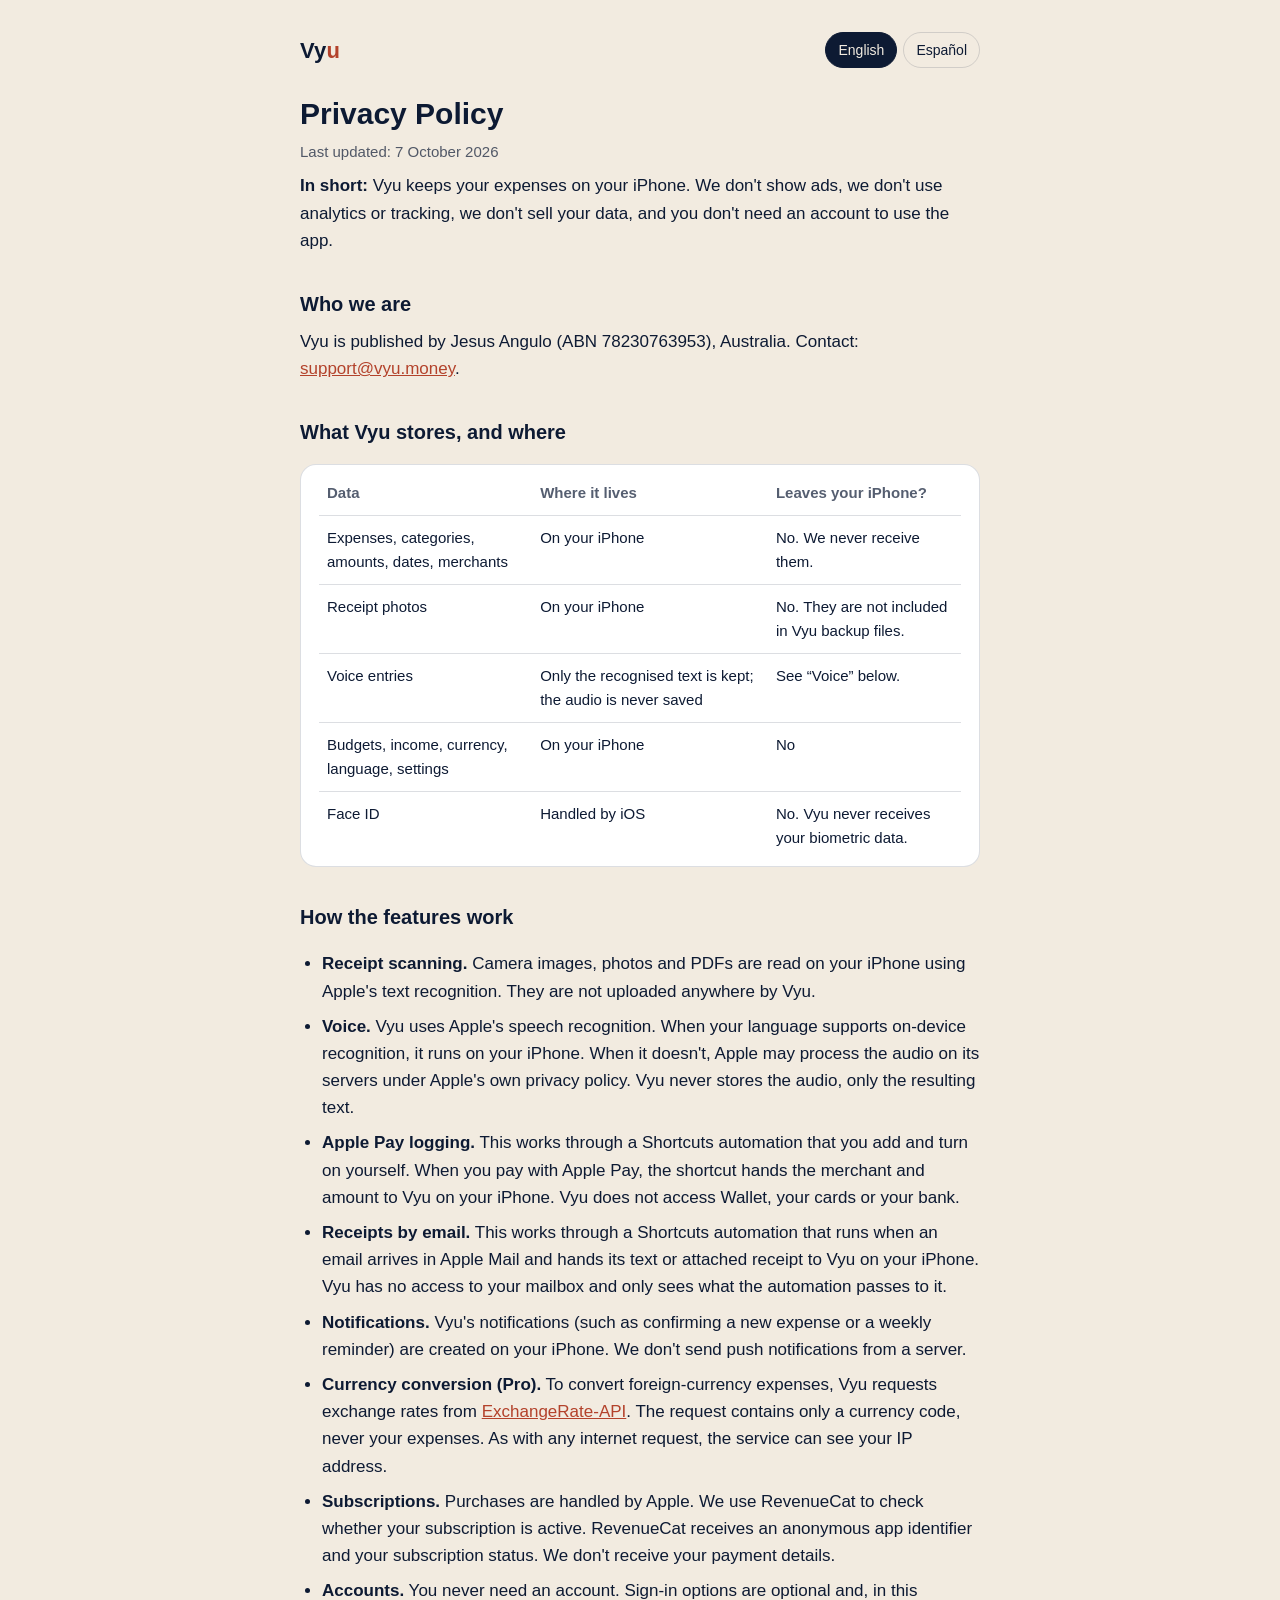
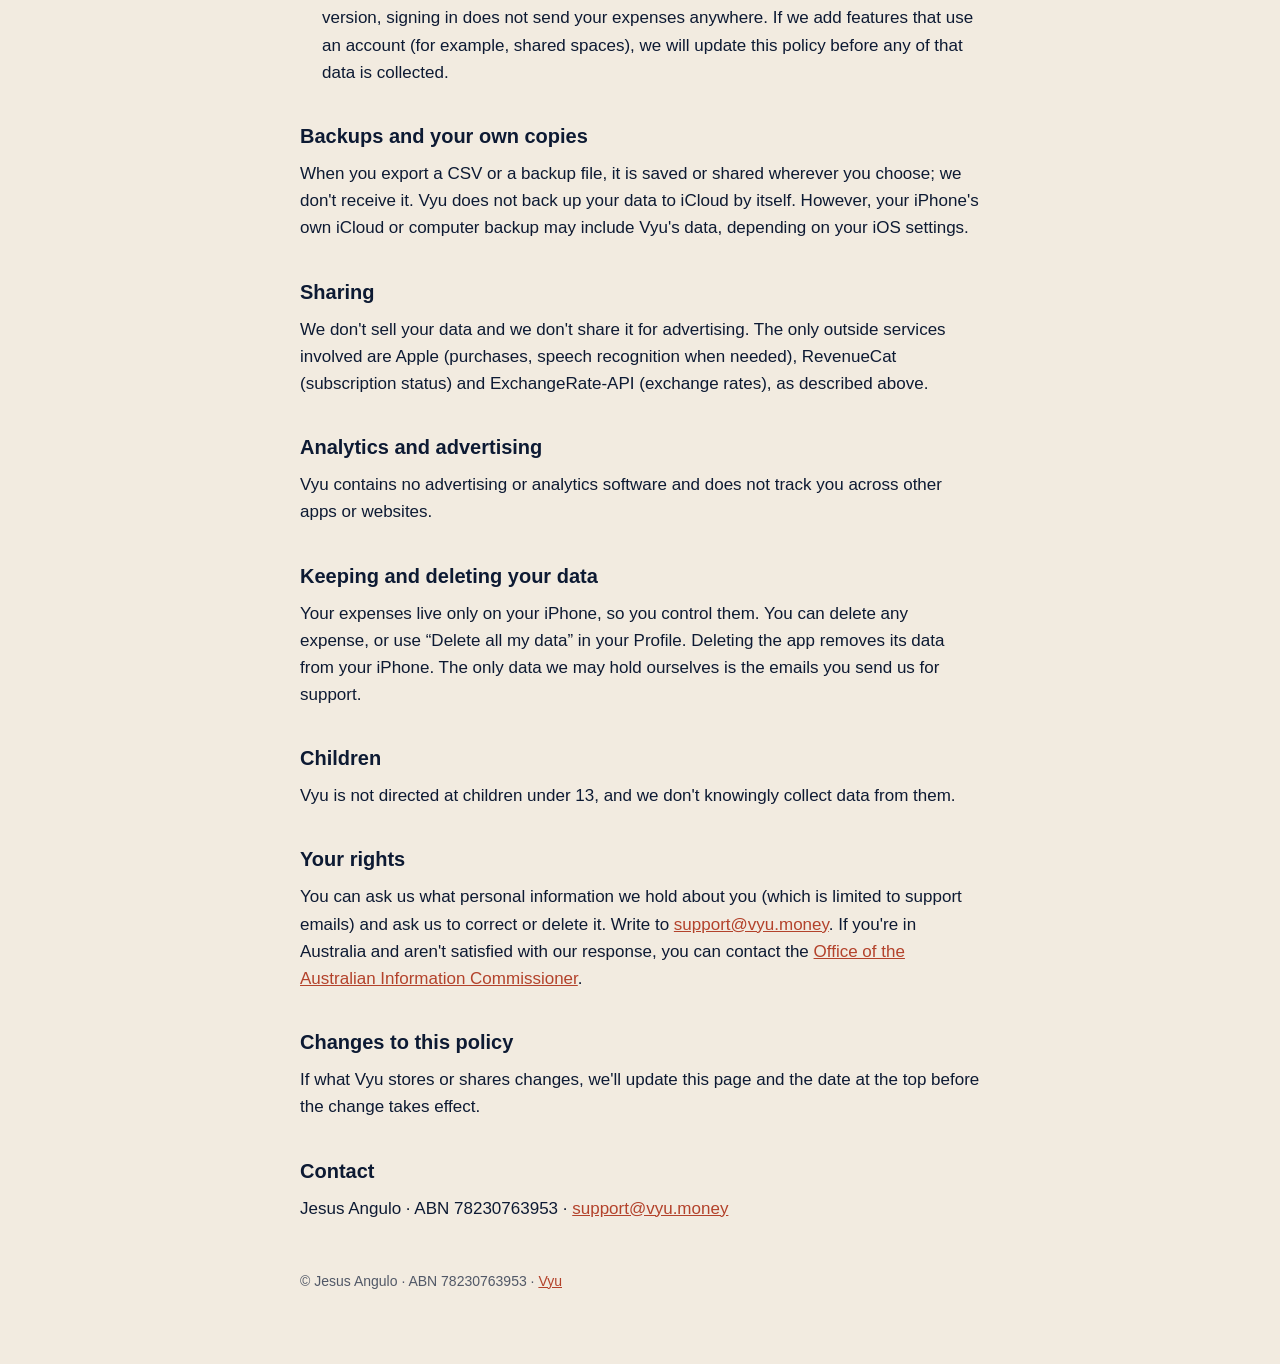
==== privacy.html @ 030c7266 "Add files via upload" ====
<!doctype html>
<html lang="en">
<head>
<meta charset="utf-8">
<meta name="viewport" content="width=device-width, initial-scale=1">
<title>Vyu — Privacy Policy / Política de Privacidad</title>
<meta name="description" content="Vyu privacy policy. Your expenses stay on your iPhone.">
<link rel="stylesheet" href="style.css">
</head>
<body>
<div class="wrap">
<header class="top">
  <a class="brand" href="index.html">Vy<span>u</span></a>
  <div class="lang" role="group" aria-label="Language / Idioma">
    <button type="button" data-set="en" aria-pressed="true">English</button>
    <button type="button" data-set="es" aria-pressed="false">Español</button>
  </div>
</header>

<main>
<!-- ============================ ENGLISH ============================ -->
<article data-l="en">
<h1>Privacy Policy</h1>
<p class="meta">Last updated: 7 October 2026</p>

<p><strong>In short:</strong> Vyu keeps your expenses on your iPhone. We don't show ads, we don't use analytics or tracking, we don't sell your data, and you don't need an account to use the app.</p>

<h2>Who we are</h2>
<p>Vyu is published by Jesus Angulo (ABN 78230763953), Australia. Contact: <a href="mailto:support@vyu.money">support@vyu.money</a>.</p>

<h2>What Vyu stores, and where</h2>
<div class="card">
<table>
<tr><th>Data</th><th>Where it lives</th><th>Leaves your iPhone?</th></tr>
<tr><td>Expenses, categories, amounts, dates, merchants</td><td>On your iPhone</td><td>No. We never receive them.</td></tr>
<tr><td>Receipt photos</td><td>On your iPhone</td><td>No. They are not included in Vyu backup files.</td></tr>
<tr><td>Voice entries</td><td>Only the recognised text is kept; the audio is never saved</td><td>See “Voice” below.</td></tr>
<tr><td>Budgets, income, currency, language, settings</td><td>On your iPhone</td><td>No</td></tr>
<tr><td>Face ID</td><td>Handled by iOS</td><td>No. Vyu never receives your biometric data.</td></tr>
</table>
</div>

<h2>How the features work</h2>
<ul>
<li><strong>Receipt scanning.</strong> Camera images, photos and PDFs are read on your iPhone using Apple's text recognition. They are not uploaded anywhere by Vyu.</li>
<li><strong>Voice.</strong> Vyu uses Apple's speech recognition. When your language supports on-device recognition, it runs on your iPhone. When it doesn't, Apple may process the audio on its servers under Apple's own privacy policy. Vyu never stores the audio, only the resulting text.</li>
<li><strong>Apple Pay logging.</strong> This works through a Shortcuts automation that you add and turn on yourself. When you pay with Apple Pay, the shortcut hands the merchant and amount to Vyu on your iPhone. Vyu does not access Wallet, your cards or your bank.</li>
<li><strong>Receipts by email.</strong> This works through a Shortcuts automation that runs when an email arrives in Apple Mail and hands its text or attached receipt to Vyu on your iPhone. Vyu has no access to your mailbox and only sees what the automation passes to it.</li>
<li><strong>Notifications.</strong> Vyu's notifications (such as confirming a new expense or a weekly reminder) are created on your iPhone. We don't send push notifications from a server.</li>
<li><strong>Currency conversion (Pro).</strong> To convert foreign-currency expenses, Vyu requests exchange rates from <a href="https://www.exchangerate-api.com">ExchangeRate-API</a>. The request contains only a currency code, never your expenses. As with any internet request, the service can see your IP address.</li>
<li><strong>Subscriptions.</strong> Purchases are handled by Apple. We use RevenueCat to check whether your subscription is active. RevenueCat receives an anonymous app identifier and your subscription status. We don't receive your payment details.</li>
<li><strong>Accounts.</strong> You never need an account. Sign-in options are optional and, in this version, signing in does not send your expenses anywhere. If we add features that use an account (for example, shared spaces), we will update this policy before any of that data is collected.</li>
</ul>

<h2>Backups and your own copies</h2>
<p>When you export a CSV or a backup file, it is saved or shared wherever you choose; we don't receive it. Vyu does not back up your data to iCloud by itself. However, your iPhone's own iCloud or computer backup may include Vyu's data, depending on your iOS settings.</p>

<h2>Sharing</h2>
<p>We don't sell your data and we don't share it for advertising. The only outside services involved are Apple (purchases, speech recognition when needed), RevenueCat (subscription status) and ExchangeRate-API (exchange rates), as described above.</p>

<h2>Analytics and advertising</h2>
<p>Vyu contains no advertising or analytics software and does not track you across other apps or websites.</p>

<h2>Keeping and deleting your data</h2>
<p>Your expenses live only on your iPhone, so you control them. You can delete any expense, or use “Delete all my data” in your Profile. Deleting the app removes its data from your iPhone. The only data we may hold ourselves is the emails you send us for support.</p>

<h2>Children</h2>
<p>Vyu is not directed at children under 13, and we don't knowingly collect data from them.</p>

<h2>Your rights</h2>
<p>You can ask us what personal information we hold about you (which is limited to support emails) and ask us to correct or delete it. Write to <a href="mailto:support@vyu.money">support@vyu.money</a>. If you're in Australia and aren't satisfied with our response, you can contact the <a href="https://www.oaic.gov.au">Office of the Australian Information Commissioner</a>.</p>

<h2>Changes to this policy</h2>
<p>If what Vyu stores or shares changes, we'll update this page and the date at the top before the change takes effect.</p>

<h2>Contact</h2>
<p>Jesus Angulo · ABN 78230763953 · <a href="mailto:support@vyu.money">support@vyu.money</a></p>
</article>

<!-- ============================ ESPAÑOL ============================ -->
<article data-l="es" hidden>
<h1>Política de Privacidad</h1>
<p class="meta">Última actualización: 7 de octubre de 2026</p>

<p><strong>En resumen:</strong> Vyu guarda tus gastos en tu iPhone. No mostramos publicidad, no usamos analítica ni rastreo, no vendemos tus datos y no necesitas una cuenta para usar la app.</p>

<h2>Quiénes somos</h2>
<p>Vyu es publicada por Jesus Angulo (ABN 78230763953), Australia. Contacto: <a href="mailto:support@vyu.money">support@vyu.money</a>.</p>

<h2>Qué guarda Vyu y dónde</h2>
<div class="card">
<table>
<tr><th>Dato</th><th>Dónde vive</th><th>¿Sale de tu iPhone?</th></tr>
<tr><td>Gastos, categorías, montos, fechas y comercios</td><td>En tu iPhone</td><td>No. Nunca los recibimos.</td></tr>
<tr><td>Fotos de recibos</td><td>En tu iPhone</td><td>No. No se incluyen en los archivos de respaldo de Vyu.</td></tr>
<tr><td>Gastos por voz</td><td>Solo se guarda el texto reconocido; el audio nunca se guarda</td><td>Ver “Voz” más abajo.</td></tr>
<tr><td>Presupuestos, ingresos, moneda, idioma y ajustes</td><td>En tu iPhone</td><td>No</td></tr>
<tr><td>Face ID</td><td>Lo maneja iOS</td><td>No. Vyu nunca recibe tus datos biométricos.</td></tr>
</table>
</div>

<h2>Cómo funcionan las funciones</h2>
<ul>
<li><strong>Escaneo de recibos.</strong> Las imágenes de la cámara, las fotos y los PDF se leen en tu iPhone con el reconocimiento de texto de Apple. Vyu no los sube a ningún lado.</li>
<li><strong>Voz.</strong> Vyu usa el reconocimiento de voz de Apple. Cuando tu idioma permite reconocer en el dispositivo, se hace en tu iPhone. Cuando no, Apple puede procesar el audio en sus servidores según su propia política de privacidad. Vyu nunca guarda el audio, solo el texto resultante.</li>
<li><strong>Pagos con el iPhone (Apple Pay).</strong> Funciona con una automatización de Atajos que tú agregas y activas. Cuando pagas con Apple Pay, el atajo entrega el comercio y el monto a Vyu dentro de tu iPhone. Vyu no accede a Wallet, a tus tarjetas ni a tu banco.</li>
<li><strong>Recibos por correo.</strong> Funciona con una automatización de Atajos que se ejecuta cuando llega un correo a Apple Mail y entrega su texto o el recibo adjunto a Vyu dentro de tu iPhone. Vyu no tiene acceso a tu buzón; solo ve lo que la automatización le pasa.</li>
<li><strong>Notificaciones.</strong> Las notificaciones de Vyu (como confirmar un gasto nuevo o el recordatorio semanal) se crean en tu iPhone. No enviamos notificaciones desde un servidor.</li>
<li><strong>Conversión de moneda (Pro).</strong> Para convertir gastos en otra moneda, Vyu pide tasas de cambio a <a href="https://www.exchangerate-api.com">ExchangeRate-API</a>. La solicitud solo contiene un código de moneda, nunca tus gastos. Como en cualquier solicitud de internet, el servicio puede ver tu dirección IP.</li>
<li><strong>Suscripciones.</strong> Las compras las maneja Apple. Usamos RevenueCat para comprobar si tu suscripción está activa. RevenueCat recibe un identificador anónimo de la app y el estado de tu suscripción. No recibimos tus datos de pago.</li>
<li><strong>Cuentas.</strong> Nunca necesitas una cuenta. Las opciones de inicio de sesión son opcionales y, en esta versión, iniciar sesión no envía tus gastos a ningún lado. Si agregamos funciones que usen una cuenta (por ejemplo, espacios compartidos), actualizaremos esta política antes de recopilar cualquier dato.</li>
</ul>

<h2>Respaldos y tus propias copias</h2>
<p>Cuando exportas un CSV o un respaldo, se guarda o comparte donde tú elijas; nosotros no lo recibimos. Vyu no respalda tus datos en iCloud por sí misma. Sin embargo, el respaldo de iCloud o del computador de tu iPhone puede incluir los datos de Vyu, según tus ajustes de iOS.</p>

<h2>Con quién compartimos</h2>
<p>No vendemos tus datos ni los compartimos con fines publicitarios. Los únicos servicios externos son Apple (compras y reconocimiento de voz cuando hace falta), RevenueCat (estado de la suscripción) y ExchangeRate-API (tasas de cambio), como se describe arriba.</p>

<h2>Analítica y publicidad</h2>
<p>Vyu no contiene software de publicidad ni de analítica y no te rastrea en otras apps o sitios web.</p>

<h2>Conservación y borrado</h2>
<p>Tus gastos viven solo en tu iPhone, así que tú los controlas. Puedes borrar cualquier gasto o usar “Borrar todos mis datos” en tu Perfil. Al desinstalar la app, sus datos se eliminan de tu iPhone. Lo único que podemos conservar nosotros son los correos que nos envíes para pedir soporte.</p>

<h2>Menores</h2>
<p>Vyu no está dirigida a menores de 13 años y no recopilamos datos de ellos a sabiendas.</p>

<h2>Tus derechos</h2>
<p>Puedes preguntarnos qué información personal tenemos sobre ti (limitada a los correos de soporte) y pedir que la corrijamos o borremos. Escribe a <a href="mailto:support@vyu.money">support@vyu.money</a>. Si estás en Australia y no quedas conforme con nuestra respuesta, puedes acudir a la <a href="https://www.oaic.gov.au">Office of the Australian Information Commissioner</a>.</p>

<h2>Cambios a esta política</h2>
<p>Si cambia lo que Vyu guarda o comparte, actualizaremos esta página y la fecha de arriba antes de que el cambio entre en vigor.</p>

<h2>Contacto</h2>
<p>Jesus Angulo · ABN 78230763953 · <a href="mailto:support@vyu.money">support@vyu.money</a></p>
</article>
</main>

<footer>© Jesus Angulo · ABN 78230763953 · <a href="index.html">Vyu</a></footer>
</div>
<script src="lang.js"></script>
</body>
</html>
---- style.css ----
:root{--bg:#F2EBE0;--surface:#FFFFFF;--text:#0D1A33;--muted:rgba(13,26,51,.7);--accent:#B3422B;--line:rgba(13,26,51,.14)}
@media (prefers-color-scheme:dark){:root{--bg:#0D1A33;--surface:#17294A;--text:#F2EBE0;--muted:rgba(255,255,255,.65);--accent:#E8795F;--line:rgba(242,235,224,.18)}}
*{box-sizing:border-box}
body{margin:0;background:var(--bg);color:var(--text);font:17px/1.6 -apple-system,BlinkMacSystemFont,"SF Pro Text","Segoe UI",Roboto,Helvetica,Arial,sans-serif}
.wrap{max-width:720px;margin:0 auto;padding:24px 20px 72px}
header.top{display:flex;align-items:center;justify-content:space-between;gap:12px;padding:8px 0 20px}
.brand{font-weight:700;font-size:22px;letter-spacing:.2px;color:var(--text);text-decoration:none}
.brand span{color:var(--accent)}
.lang{display:flex;gap:6px}
.lang button{font:inherit;font-size:14px;padding:6px 12px;border-radius:999px;border:1px solid var(--line);background:transparent;color:var(--text);cursor:pointer}
.lang button[aria-pressed="true"]{background:var(--text);color:var(--bg);border-color:var(--text)}
h1{font-size:30px;line-height:1.2;margin:8px 0 4px}
h2{font-size:20px;margin:34px 0 8px}
p,li{margin:8px 0}
ul{padding-left:22px}
a{color:var(--accent)}
.meta{color:var(--muted);font-size:15px}
.card{background:var(--surface);border:1px solid var(--line);border-radius:16px;padding:6px 18px;margin:16px 0}
table{width:100%;border-collapse:collapse;font-size:15px}
th,td{text-align:left;vertical-align:top;padding:10px 8px;border-bottom:1px solid var(--line)}
th{color:var(--muted);font-weight:600}
tr:last-child td{border-bottom:0}
nav.links{display:grid;gap:12px;margin:24px 0}
nav.links a{display:block;background:var(--surface);border:1px solid var(--line);border-radius:16px;padding:16px 18px;text-decoration:none;color:var(--text);font-weight:600}
nav.links a small{display:block;font-weight:400;color:var(--muted)}
footer{margin-top:48px;color:var(--muted);font-size:14px}
[hidden]{display:none!important}
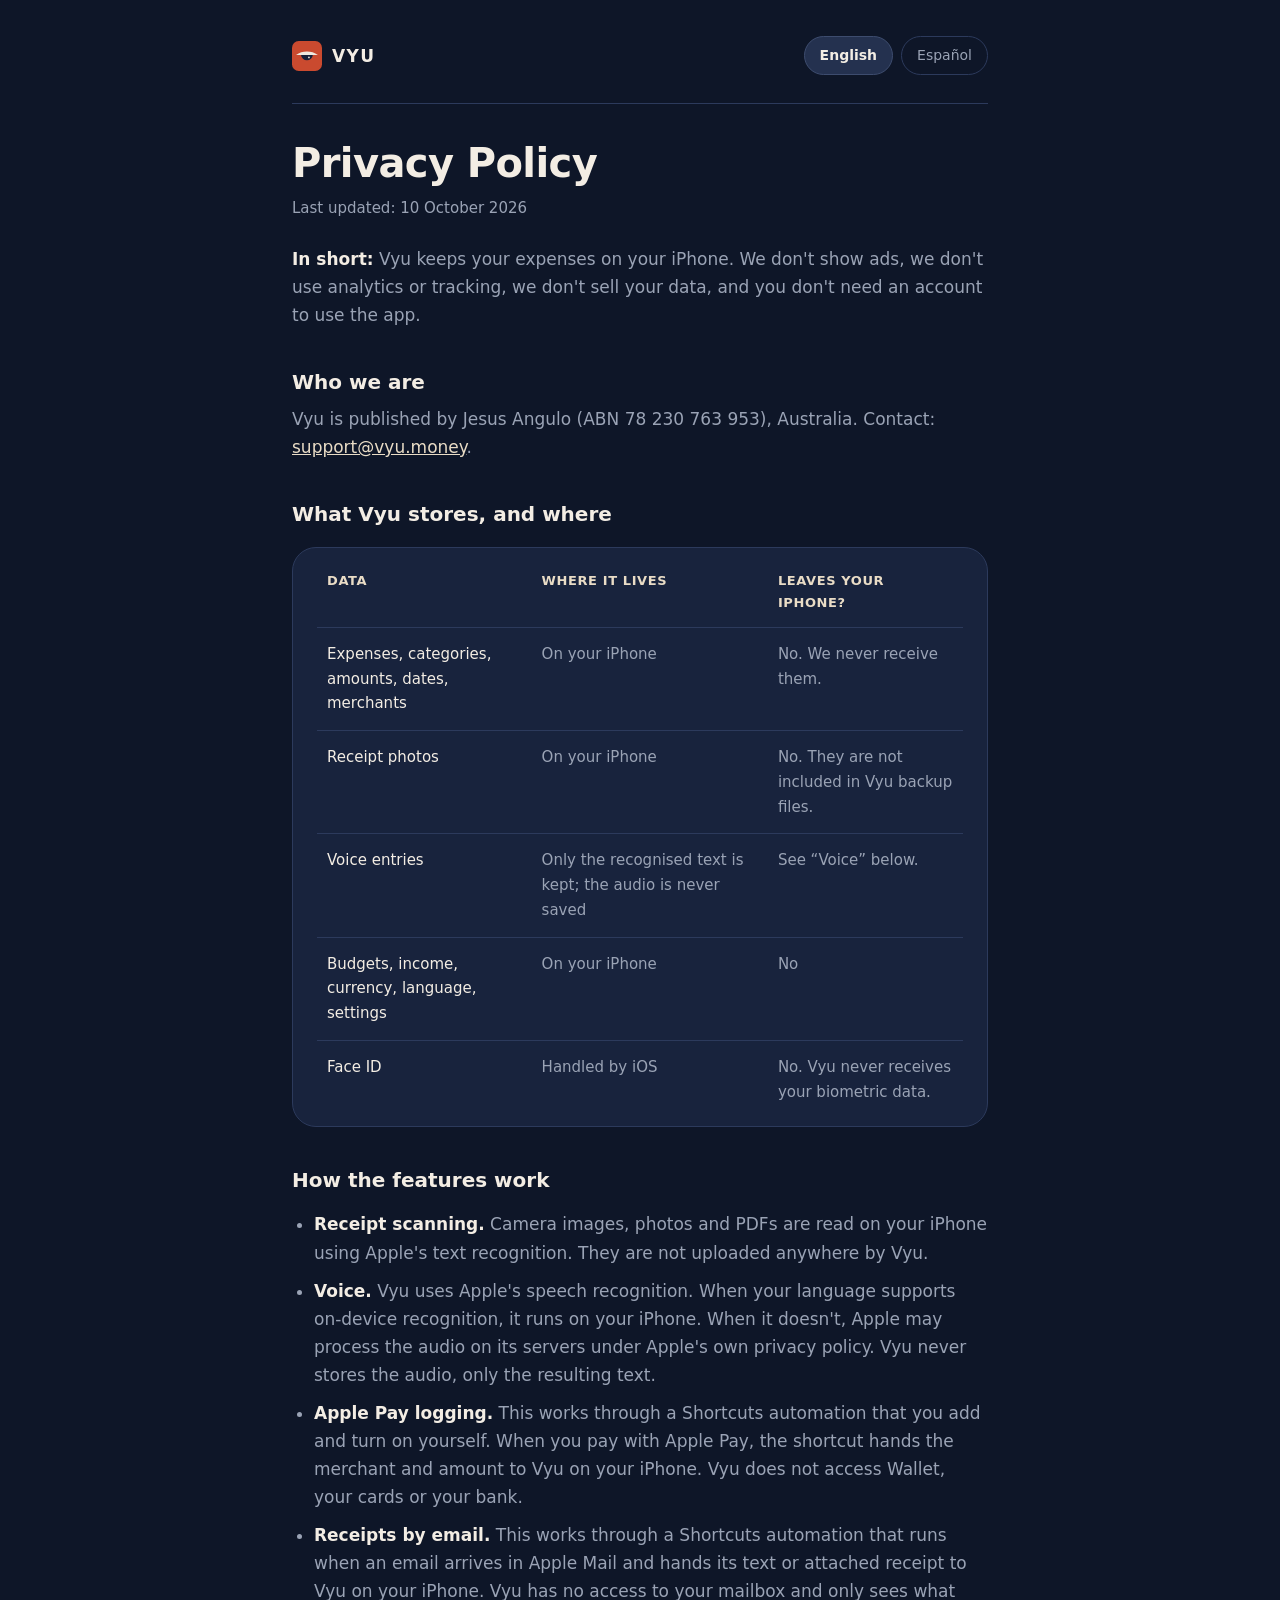
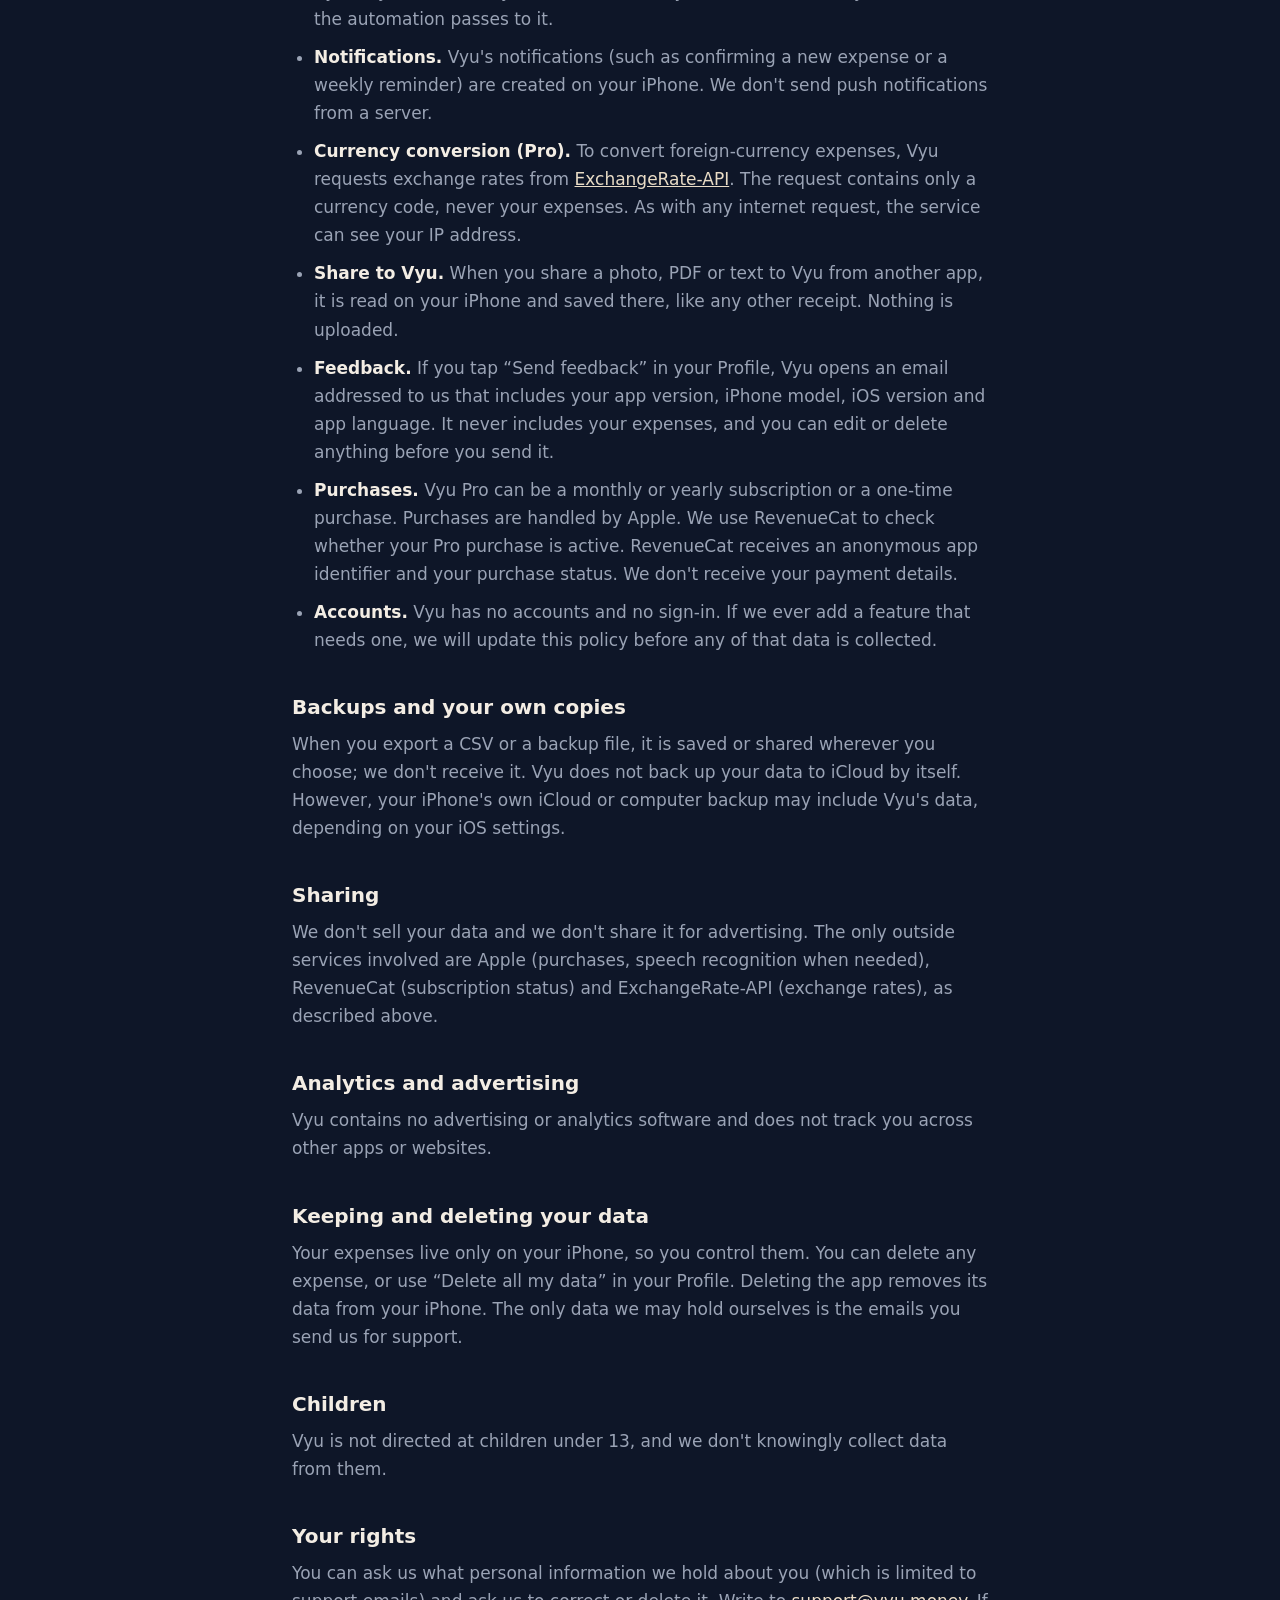
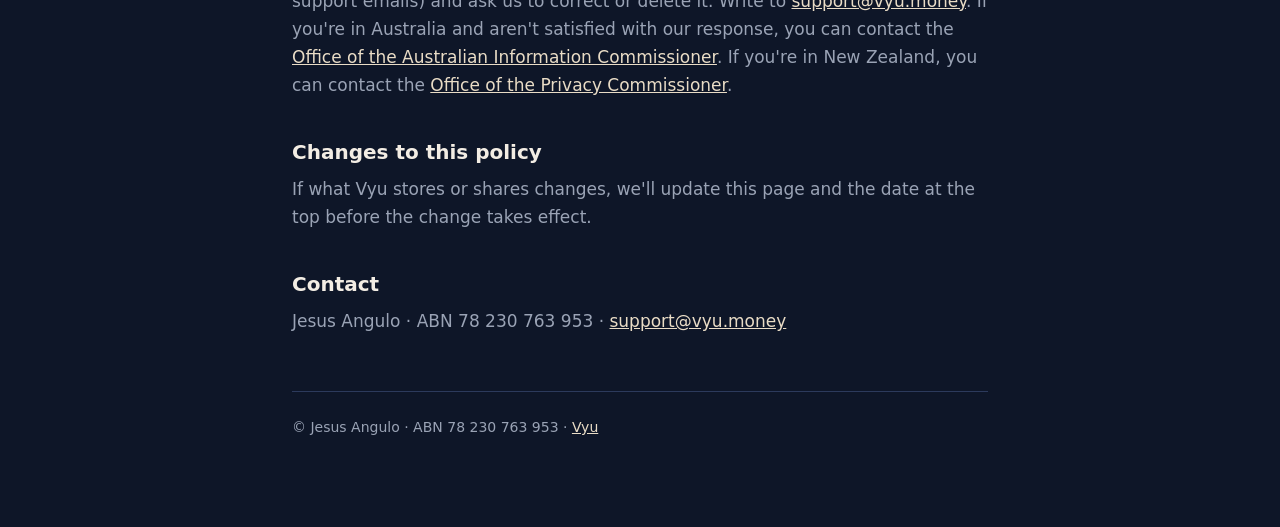
==== commit 0f4c9754: "Add files via upload" ====
--- a/privacy.html
+++ b/privacy.html
@@ -5,12 +5,58 @@
 <meta name="viewport" content="width=device-width, initial-scale=1">
 <title>Vyu — Privacy Policy / Política de Privacidad</title>
 <meta name="description" content="Vyu privacy policy. Your expenses stay on your iPhone.">
-<link rel="stylesheet" href="style.css">
+<link rel="icon" href="/favicon.ico" sizes="any">
+<link rel="icon" href="/icon.svg" type="image/svg+xml">
+<link rel="apple-touch-icon" href="/apple-touch-icon.png">
+<meta name="theme-color" content="#0e1628">
+<style>
+*, *::before, *::after { box-sizing: border-box; }
+html { -webkit-text-size-adjust: 100%; }
+body { margin: 0; background: #0e1628; color: #f3ede4; overflow-x: hidden;
+  font: 17px/1.65 -apple-system, "SF Pro Text", system-ui, "Helvetica Neue", Arial, sans-serif; }
+a { color: #e9dcc6; }
+a:hover { color: #ffffff; }
+:focus-visible { outline: 2px solid #d06a4c; outline-offset: 3px; border-radius: 4px; }
+.wrap { max-width: 760px; margin: 0 auto; padding: 28px 32px 88px; }
+header.top { display: flex; align-items: center; justify-content: space-between; gap: 16px;
+  padding: 8px 0 28px; border-bottom: 1px solid #2c3a5c; margin-bottom: 36px; flex-wrap: wrap; }
+.brand { display: flex; align-items: center; gap: 10px; text-decoration: none; }
+.brand span { font-size: 17px; font-weight: 700; letter-spacing: 1.4px; color: #f3ede4; }
+.lang { display: flex; gap: 8px; }
+.lang button { font: inherit; font-size: 14px; padding: 7px 15px; border-radius: 999px;
+  border: 1px solid #2c3a5c; background: transparent; color: #9aa3b5; cursor: pointer; }
+.lang button:hover { color: #f3ede4; }
+.lang button[aria-pressed="true"] { background: #24314f; border-color: #3d4c6e; color: #f3ede4; font-weight: 600; }
+h1 { font-family: -apple-system, "SF Pro Display", system-ui, sans-serif;
+  font-size: clamp(30px, 7vw, 40px); line-height: 1.15; font-weight: 700; letter-spacing: -0.6px;
+  margin: 0 0 6px; color: #f3ede4; }
+h2 { font-size: 20px; line-height: 26px; font-weight: 600; margin: 40px 0 10px; color: #f3ede4; }
+p, li { margin: 10px 0; color: #9aa3b5; }
+strong { color: #f3ede4; font-weight: 600; }
+ul { padding-left: 22px; }
+.meta { color: #9aa3b5; font-size: 15px; margin-bottom: 24px; }
+.card { background: #18233d; border: 1px solid #2c3a5c; border-radius: 24px;
+  padding: 8px 24px; margin: 20px 0; }
+table { width: 100%; border-collapse: collapse; font-size: 15px; }
+th, td { text-align: left; vertical-align: top; padding: 14px 10px; border-bottom: 1px solid #2c3a5c; color: #9aa3b5; }
+th { color: #e9dcc6; font-weight: 600; font-size: 13px; letter-spacing: 0.6px; text-transform: uppercase; }
+td:first-child { color: #f3ede4; }
+tr:last-child td { border-bottom: 0; }
+nav.links { display: grid; gap: 14px; margin: 28px 0; }
+nav.links a { display: block; background: #18233d; border: 1px solid #2c3a5c; border-radius: 20px;
+  padding: 18px 22px; text-decoration: none; color: #f3ede4; font-weight: 600; }
+nav.links a:hover { border-color: #d06a4c; color: #f3ede4; }
+nav.links a small { display: block; font-weight: 400; color: #9aa3b5; margin-top: 4px; }
+footer { margin-top: 56px; padding-top: 24px; border-top: 1px solid #2c3a5c;
+  color: #9aa3b5; font-size: 14px; }
+[hidden] { display: none !important; }
+@media (max-width: 480px) { .wrap { padding: 24px 16px 64px; } }
+</style>
 </head>
 <body>
 <div class="wrap">
 <header class="top">
-  <a class="brand" href="index.html">Vy<span>u</span></a>
+  <a class="brand" href="/"><svg viewBox="0 0 1024 1024" width="30" height="30" aria-hidden="true" style="display:block"><rect width="1024" height="1024" rx="230" fill="#CA4A2F"></rect><path d="M310 474 A 13990 13990 0 0 1 709 474 A 200 200 0 0 1 310 474 Z" fill="#16213A"></path><path d="M136 477 A 665.7 665.7 0 0 1 884 477 A 13990 13990 0 0 1 136 477 Z" fill="#EFE8DE"></path><circle cx="578" cy="561" r="30" fill="#EFE8DE"></circle></svg><span>VYU</span></a>
   <div class="lang" role="group" aria-label="Language / Idioma">
     <button type="button" data-set="en" aria-pressed="true">English</button>
     <button type="button" data-set="es" aria-pressed="false">Español</button>
@@ -21,12 +67,12 @@
 <!-- ============================ ENGLISH ============================ -->
 <article data-l="en">
 <h1>Privacy Policy</h1>
-<p class="meta">Last updated: 7 October 2026</p>
+<p class="meta">Last updated: 10 October 2026</p>
 
 <p><strong>In short:</strong> Vyu keeps your expenses on your iPhone. We don't show ads, we don't use analytics or tracking, we don't sell your data, and you don't need an account to use the app.</p>
 
 <h2>Who we are</h2>
-<p>Vyu is published by Jesus Angulo (ABN 78230763953), Australia. Contact: <a href="mailto:support@vyu.money">support@vyu.money</a>.</p>
+<p>Vyu is published by Jesus Angulo (ABN 78 230 763 953), Australia. Contact: <a href="mailto:support@vyu.money">support@vyu.money</a>.</p>
 
 <h2>What Vyu stores, and where</h2>
 <div class="card">
@@ -48,8 +94,10 @@
 <li><strong>Receipts by email.</strong> This works through a Shortcuts automation that runs when an email arrives in Apple Mail and hands its text or attached receipt to Vyu on your iPhone. Vyu has no access to your mailbox and only sees what the automation passes to it.</li>
 <li><strong>Notifications.</strong> Vyu's notifications (such as confirming a new expense or a weekly reminder) are created on your iPhone. We don't send push notifications from a server.</li>
 <li><strong>Currency conversion (Pro).</strong> To convert foreign-currency expenses, Vyu requests exchange rates from <a href="https://www.exchangerate-api.com">ExchangeRate-API</a>. The request contains only a currency code, never your expenses. As with any internet request, the service can see your IP address.</li>
-<li><strong>Subscriptions.</strong> Purchases are handled by Apple. We use RevenueCat to check whether your subscription is active. RevenueCat receives an anonymous app identifier and your subscription status. We don't receive your payment details.</li>
-<li><strong>Accounts.</strong> You never need an account. Sign-in options are optional and, in this version, signing in does not send your expenses anywhere. If we add features that use an account (for example, shared spaces), we will update this policy before any of that data is collected.</li>
+<li><strong>Share to Vyu.</strong> When you share a photo, PDF or text to Vyu from another app, it is read on your iPhone and saved there, like any other receipt. Nothing is uploaded.</li>
+<li><strong>Feedback.</strong> If you tap “Send feedback” in your Profile, Vyu opens an email addressed to us that includes your app version, iPhone model, iOS version and app language. It never includes your expenses, and you can edit or delete anything before you send it.</li>
+<li><strong>Purchases.</strong> Vyu Pro can be a monthly or yearly subscription or a one-time purchase. Purchases are handled by Apple. We use RevenueCat to check whether your Pro purchase is active. RevenueCat receives an anonymous app identifier and your purchase status. We don't receive your payment details.</li>
+<li><strong>Accounts.</strong> Vyu has no accounts and no sign-in. If we ever add a feature that needs one, we will update this policy before any of that data is collected.</li>
 </ul>
 
 <h2>Backups and your own copies</h2>
@@ -68,24 +116,24 @@
 <p>Vyu is not directed at children under 13, and we don't knowingly collect data from them.</p>
 
 <h2>Your rights</h2>
-<p>You can ask us what personal information we hold about you (which is limited to support emails) and ask us to correct or delete it. Write to <a href="mailto:support@vyu.money">support@vyu.money</a>. If you're in Australia and aren't satisfied with our response, you can contact the <a href="https://www.oaic.gov.au">Office of the Australian Information Commissioner</a>.</p>
+<p>You can ask us what personal information we hold about you (which is limited to support emails) and ask us to correct or delete it. Write to <a href="mailto:support@vyu.money">support@vyu.money</a>. If you're in Australia and aren't satisfied with our response, you can contact the <a href="https://www.oaic.gov.au">Office of the Australian Information Commissioner</a>. If you're in New Zealand, you can contact the <a href="https://www.privacy.org.nz">Office of the Privacy Commissioner</a>.</p>
 
 <h2>Changes to this policy</h2>
 <p>If what Vyu stores or shares changes, we'll update this page and the date at the top before the change takes effect.</p>
 
 <h2>Contact</h2>
-<p>Jesus Angulo · ABN 78230763953 · <a href="mailto:support@vyu.money">support@vyu.money</a></p>
+<p>Jesus Angulo · ABN 78 230 763 953 · <a href="mailto:support@vyu.money">support@vyu.money</a></p>
 </article>
 
 <!-- ============================ ESPAÑOL ============================ -->
 <article data-l="es" hidden>
 <h1>Política de Privacidad</h1>
-<p class="meta">Última actualización: 7 de octubre de 2026</p>
+<p class="meta">Última actualización: 10 de octubre de 2026</p>
 
 <p><strong>En resumen:</strong> Vyu guarda tus gastos en tu iPhone. No mostramos publicidad, no usamos analítica ni rastreo, no vendemos tus datos y no necesitas una cuenta para usar la app.</p>
 
 <h2>Quiénes somos</h2>
-<p>Vyu es publicada por Jesus Angulo (ABN 78230763953), Australia. Contacto: <a href="mailto:support@vyu.money">support@vyu.money</a>.</p>
+<p>Vyu es publicada por Jesus Angulo (ABN 78 230 763 953), Australia. Contacto: <a href="mailto:support@vyu.money">support@vyu.money</a>.</p>
 
 <h2>Qué guarda Vyu y dónde</h2>
 <div class="card">
@@ -107,8 +155,10 @@
 <li><strong>Recibos por correo.</strong> Funciona con una automatización de Atajos que se ejecuta cuando llega un correo a Apple Mail y entrega su texto o el recibo adjunto a Vyu dentro de tu iPhone. Vyu no tiene acceso a tu buzón; solo ve lo que la automatización le pasa.</li>
 <li><strong>Notificaciones.</strong> Las notificaciones de Vyu (como confirmar un gasto nuevo o el recordatorio semanal) se crean en tu iPhone. No enviamos notificaciones desde un servidor.</li>
 <li><strong>Conversión de moneda (Pro).</strong> Para convertir gastos en otra moneda, Vyu pide tasas de cambio a <a href="https://www.exchangerate-api.com">ExchangeRate-API</a>. La solicitud solo contiene un código de moneda, nunca tus gastos. Como en cualquier solicitud de internet, el servicio puede ver tu dirección IP.</li>
-<li><strong>Suscripciones.</strong> Las compras las maneja Apple. Usamos RevenueCat para comprobar si tu suscripción está activa. RevenueCat recibe un identificador anónimo de la app y el estado de tu suscripción. No recibimos tus datos de pago.</li>
-<li><strong>Cuentas.</strong> Nunca necesitas una cuenta. Las opciones de inicio de sesión son opcionales y, en esta versión, iniciar sesión no envía tus gastos a ningún lado. Si agregamos funciones que usen una cuenta (por ejemplo, espacios compartidos), actualizaremos esta política antes de recopilar cualquier dato.</li>
+<li><strong>Compartir a Vyu.</strong> Cuando compartes una foto, un PDF o un texto a Vyu desde otra app, se lee en tu iPhone y se guarda allí, como cualquier otro recibo. No se sube nada.</li>
+<li><strong>Comentarios.</strong> Si tocas “Enviar comentarios” en tu Perfil, Vyu abre un correo dirigido a nosotros con la versión de la app, el modelo de tu iPhone, la versión de iOS y el idioma de la app. Nunca incluye tus gastos, y puedes editar o borrar lo que quieras antes de enviarlo.</li>
+<li><strong>Compras.</strong> Vyu Pro puede ser una suscripción mensual o anual, o una compra única. Las compras las maneja Apple. Usamos RevenueCat para comprobar si tu compra de Pro está activa. RevenueCat recibe un identificador anónimo de la app y el estado de tu compra. No recibimos tus datos de pago.</li>
+<li><strong>Cuentas.</strong> Vyu no tiene cuentas ni inicio de sesión. Si algún día agregamos una función que lo necesite, actualizaremos esta política antes de recopilar cualquier dato.</li>
 </ul>
 
 <h2>Respaldos y tus propias copias</h2>
@@ -127,18 +177,33 @@
 <p>Vyu no está dirigida a menores de 13 años y no recopilamos datos de ellos a sabiendas.</p>
 
 <h2>Tus derechos</h2>
-<p>Puedes preguntarnos qué información personal tenemos sobre ti (limitada a los correos de soporte) y pedir que la corrijamos o borremos. Escribe a <a href="mailto:support@vyu.money">support@vyu.money</a>. Si estás en Australia y no quedas conforme con nuestra respuesta, puedes acudir a la <a href="https://www.oaic.gov.au">Office of the Australian Information Commissioner</a>.</p>
+<p>Puedes preguntarnos qué información personal tenemos sobre ti (limitada a los correos de soporte) y pedir que la corrijamos o borremos. Escribe a <a href="mailto:support@vyu.money">support@vyu.money</a>. Si estás en Australia y no quedas conforme con nuestra respuesta, puedes acudir a la <a href="https://www.oaic.gov.au">Office of the Australian Information Commissioner</a>. Si estás en Nueva Zelanda, puedes acudir a la <a href="https://www.privacy.org.nz">Office of the Privacy Commissioner</a>.</p>
 
 <h2>Cambios a esta política</h2>
 <p>Si cambia lo que Vyu guarda o comparte, actualizaremos esta página y la fecha de arriba antes de que el cambio entre en vigor.</p>
 
 <h2>Contacto</h2>
-<p>Jesus Angulo · ABN 78230763953 · <a href="mailto:support@vyu.money">support@vyu.money</a></p>
+<p>Jesus Angulo · ABN 78 230 763 953 · <a href="mailto:support@vyu.money">support@vyu.money</a></p>
 </article>
 </main>
 
-<footer>© Jesus Angulo · ABN 78230763953 · <a href="index.html">Vyu</a></footer>
+<footer>© Jesus Angulo · ABN 78 230 763 953 · <a href="/">Vyu</a></footer>
 </div>
-<script src="lang.js"></script>
+<script>
+(function(){
+  var saved=null;try{saved=localStorage.getItem('vyu-lang')}catch(e){}
+  var nav=(navigator.language||'en').slice(0,2).toLowerCase();
+  var hash=location.hash.replace('#','');
+  var lang=(hash==='es'||hash==='en')?hash:(saved||(nav==='es'?'es':'en'));
+  function apply(l){
+    document.documentElement.lang=l;
+    document.querySelectorAll('[data-l]').forEach(function(el){el.hidden=el.getAttribute('data-l')!==l});
+    document.querySelectorAll('.lang button').forEach(function(b){b.setAttribute('aria-pressed',b.getAttribute('data-set')===l?'true':'false')});
+    try{localStorage.setItem('vyu-lang',l)}catch(e){}
+  }
+  document.querySelectorAll('.lang button').forEach(function(b){b.addEventListener('click',function(){apply(b.getAttribute('data-set'))})});
+  apply(lang);
+})();
+</script>
 </body>
 </html>
